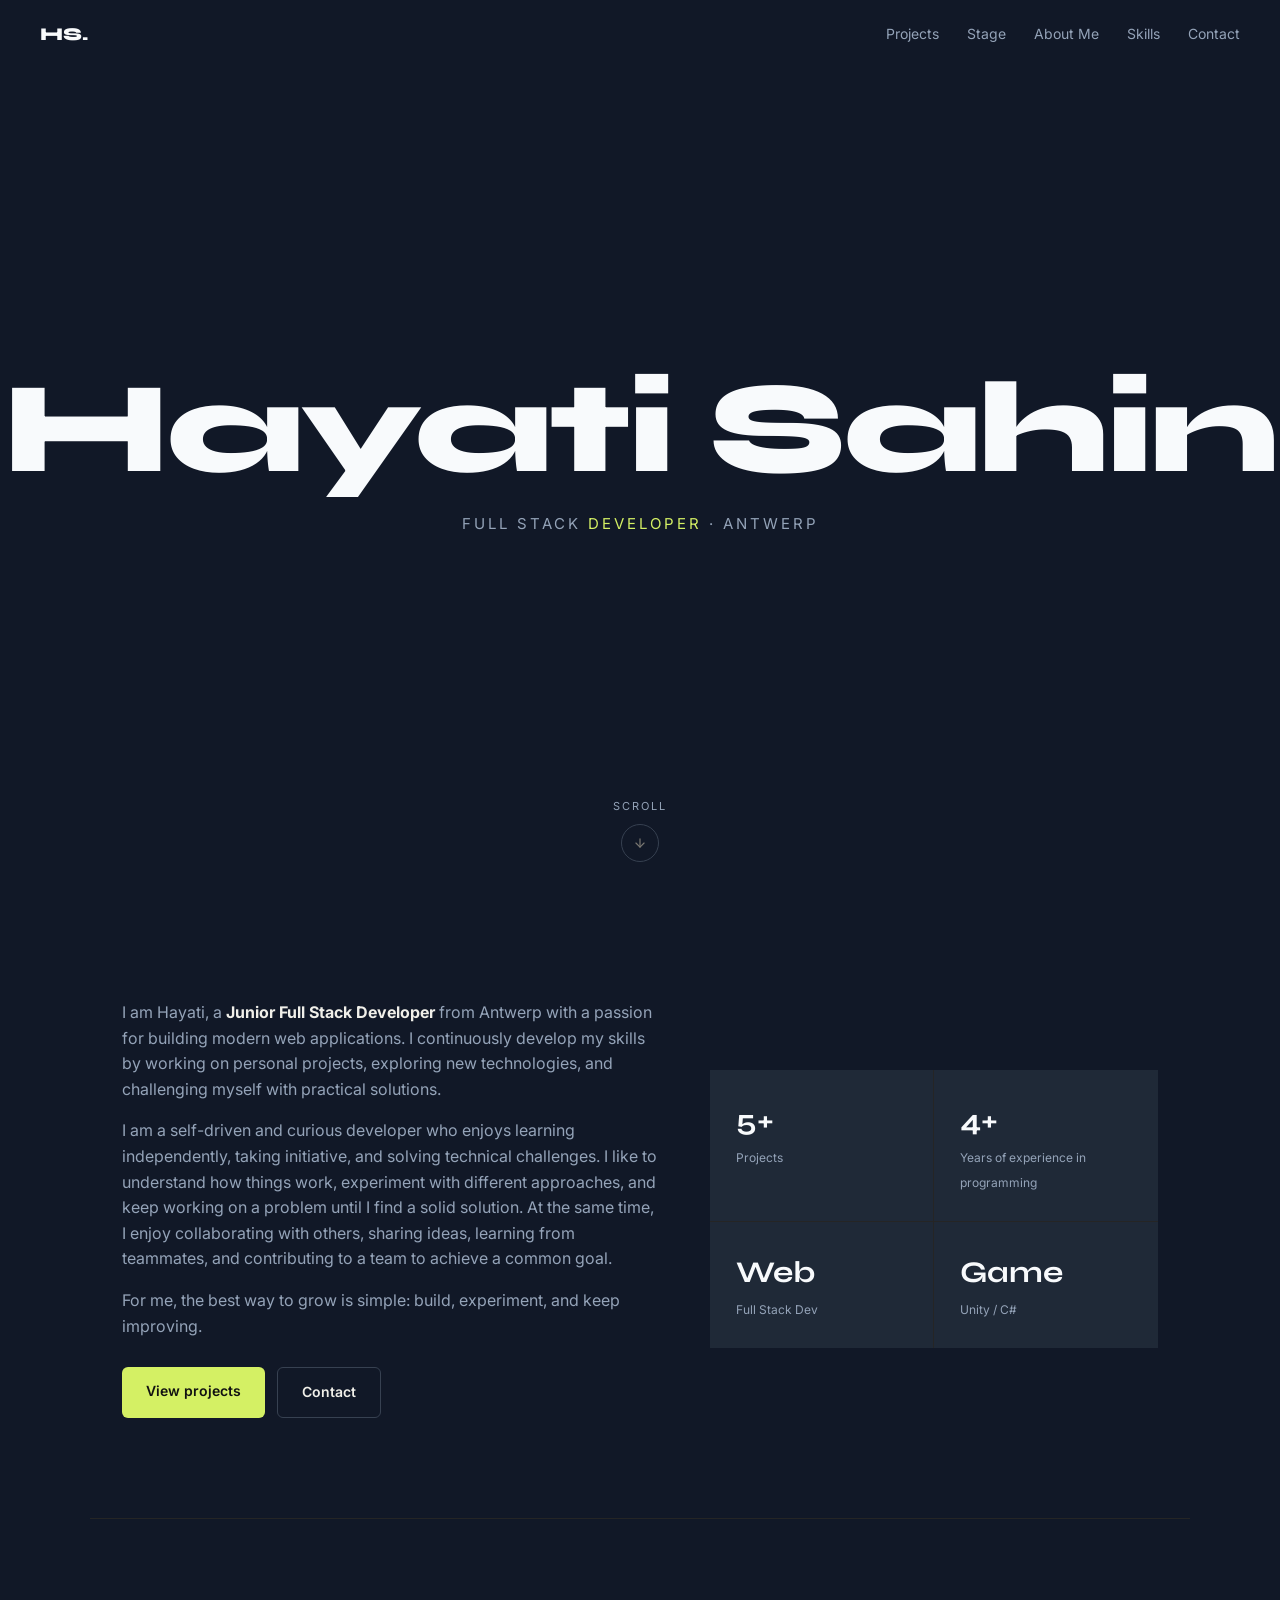
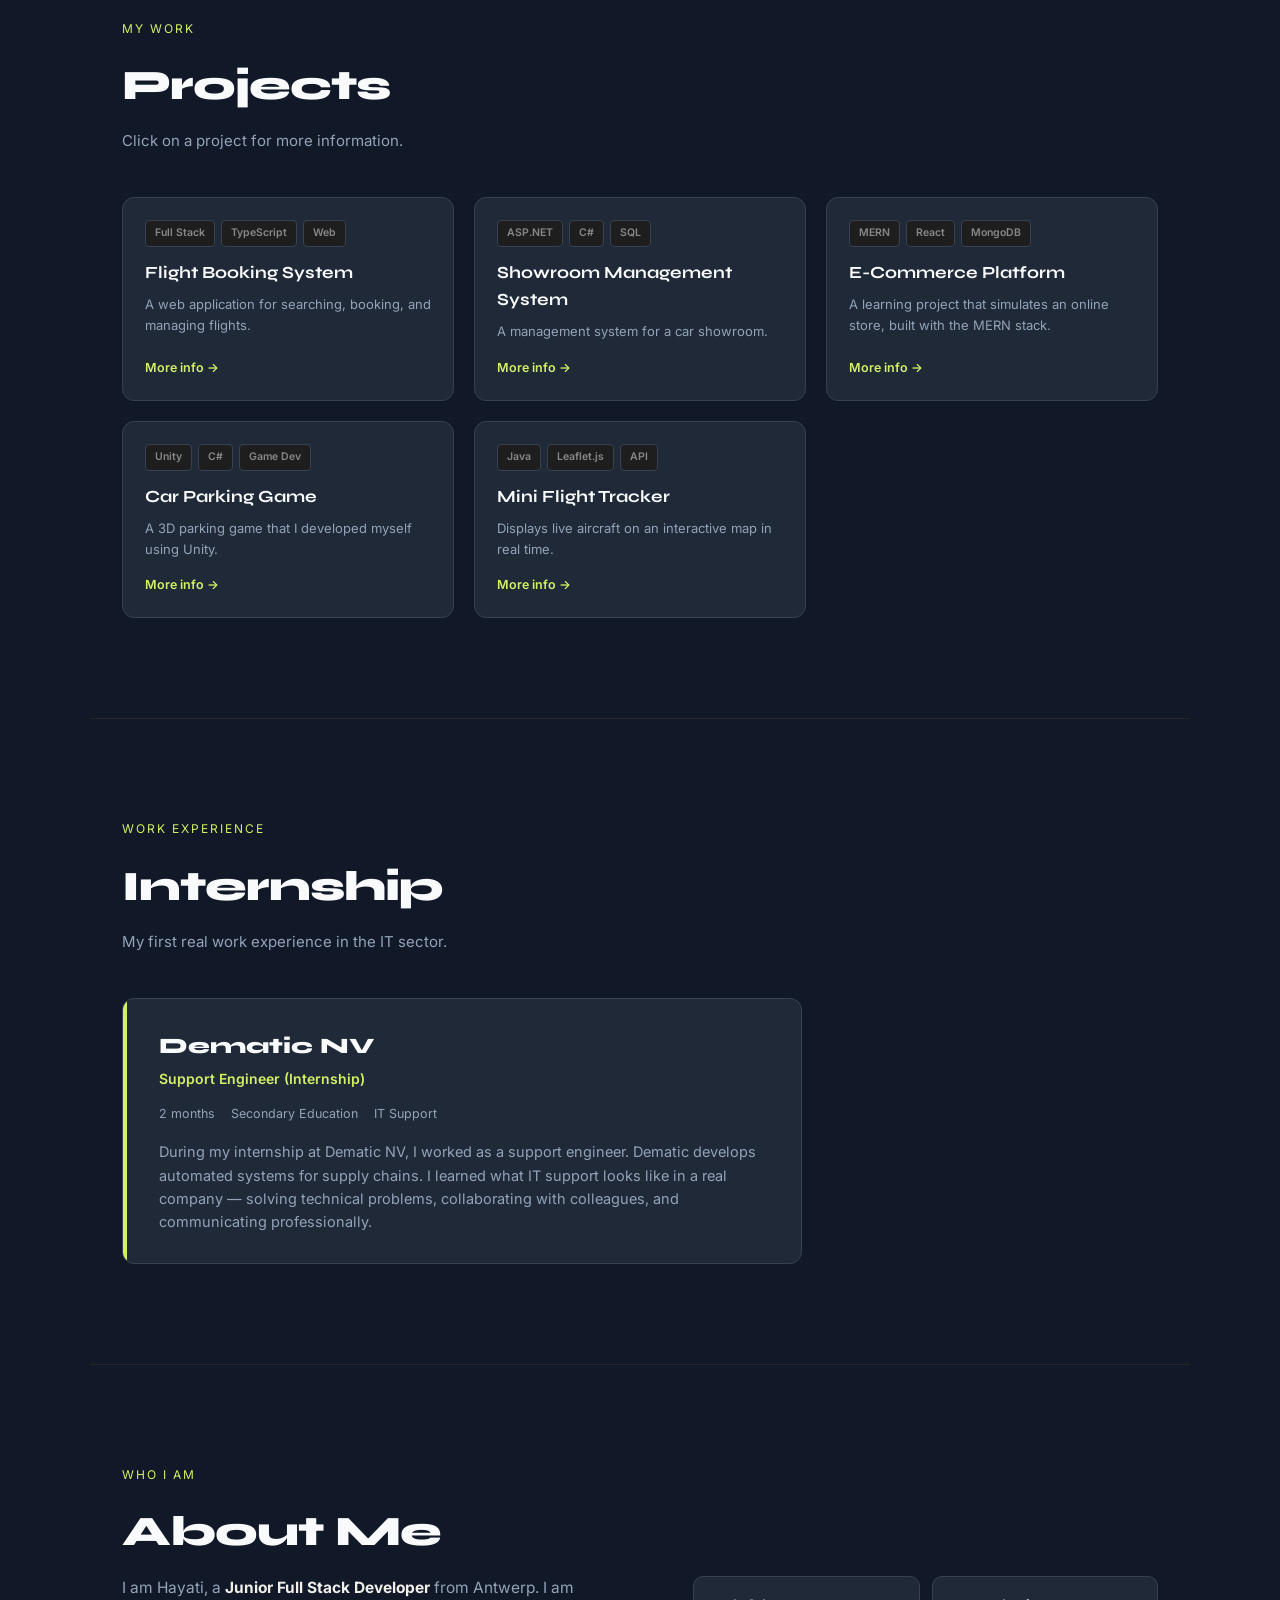
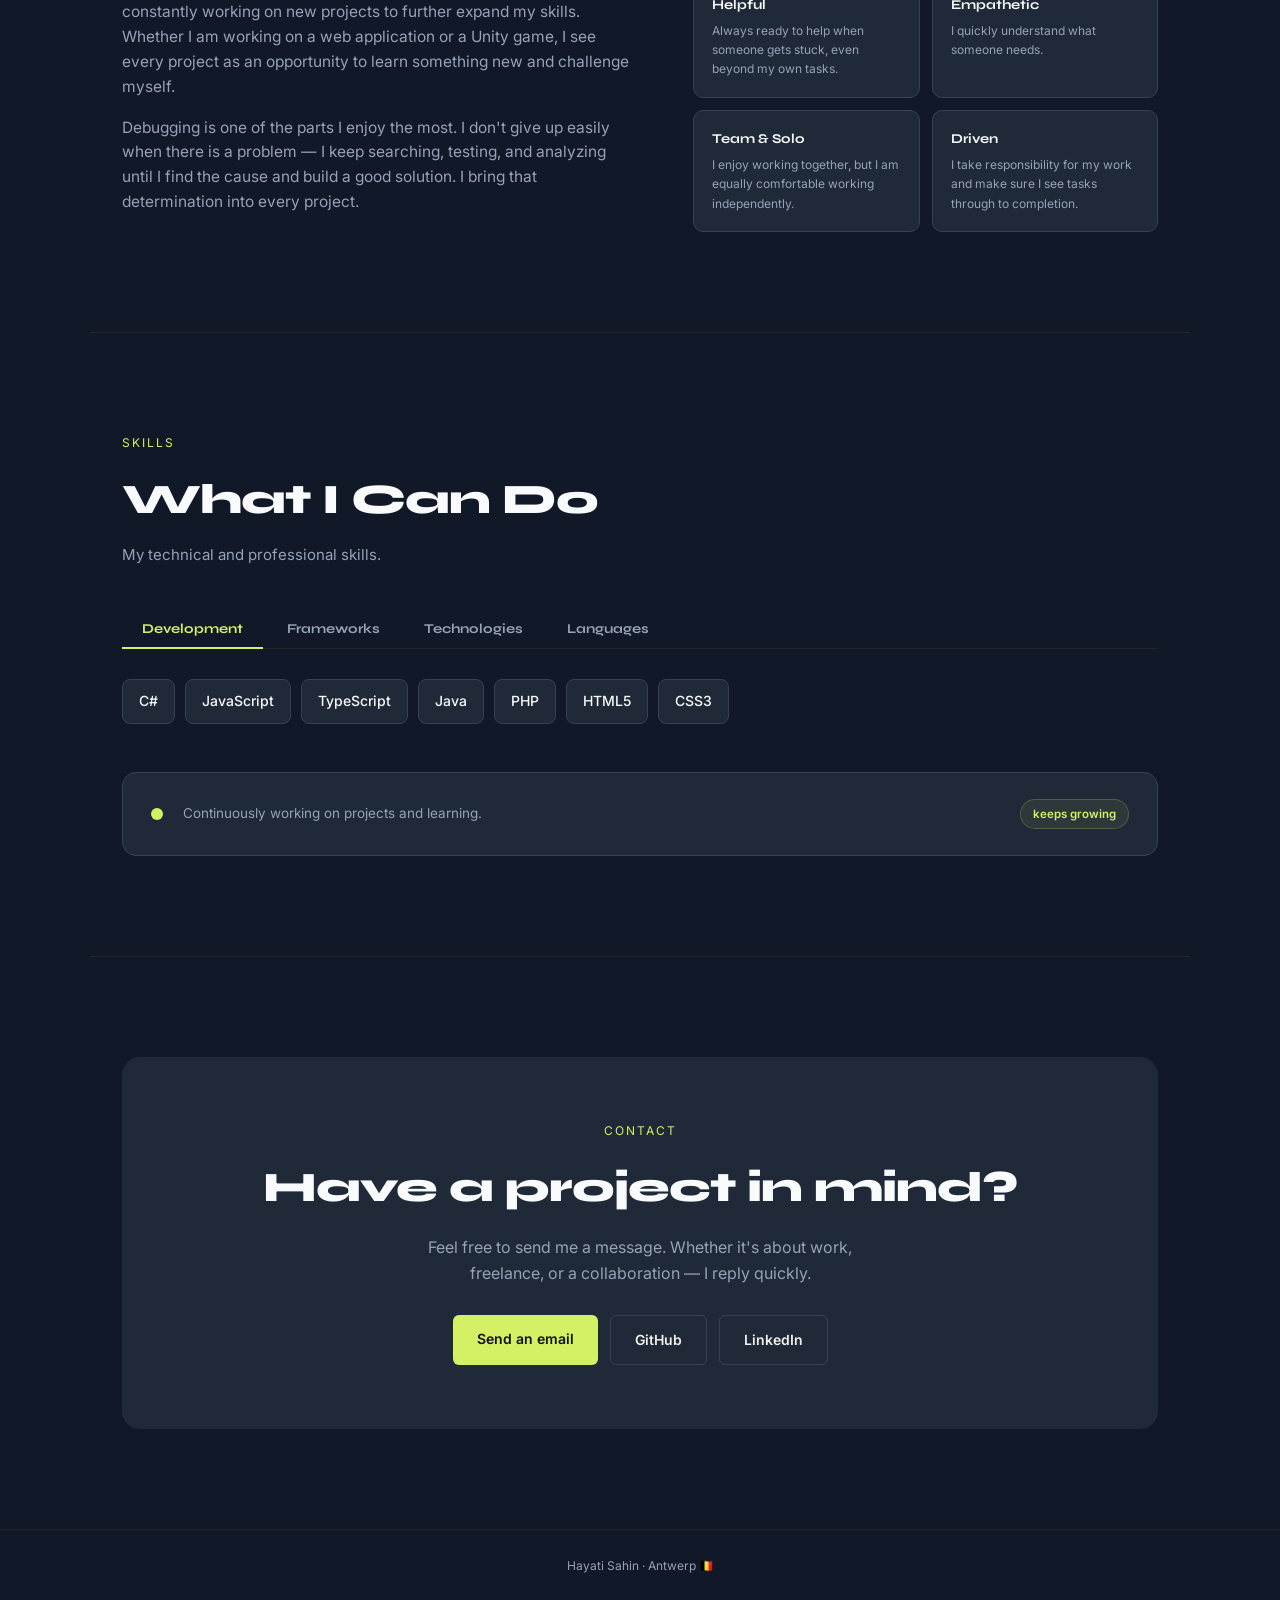
==== index.html @ 95c2e94f "file renamed" ====
<!doctype html>
<html lang="nl">
  <head>
    <meta charset="UTF-8" />
    <meta name="viewport" content="width=device-width, initial-scale=1.0" />
    <title>Hayati Sahin</title>
    <link
      href="https://fonts.googleapis.com/css2?family=Syne:wght@700;800&family=Inter:wght@400;500;600&display=swap"
      rel="stylesheet"
    />
    <link rel="stylesheet" href="style.css" />
    <script src="functions.js"></script>
  </head>
  <body>
    <nav id="nav">
      <div class="logo">HS.</div>
      <ul class="nav-links">
        <li><a href="#projecten">Projects</a></li>
        <li><a href="#stage">Stage</a></li>
        <li><a href="#over-mij">About Me</a></li>
        <li><a href="#skills">Skills</a></li>
        <li><a href="#contact">Contact</a></li>
      </ul>
    </nav>

    <div id="landing">
      <div class="grote-naam">Hayati Sahin</div>
      <div class="naam-sub">Full Stack <span>Developer</span> · Antwerp</div>
      <div
        class="scroll-pijl"
        onclick="
          document
            .getElementById('intro')
            .scrollIntoView({ behavior: 'smooth' })
        "
      >
        <p>Scroll</p>
        <div class="pijl-cirkel">
          <svg
            viewBox="0 0 24 24"
            stroke-linecap="round"
            stroke-linejoin="round"
          >
            <line x1="12" y1="5" x2="12" y2="19" />
            <polyline points="19 12 12 19 5 12" />
          </svg>
        </div>
      </div>
    </div>

    <section id="intro">
      <div class="intro-raster">
        <div class="intro-tekst">
          <p>
            I am Hayati, a
            <strong>Junior Full Stack Developer</strong> from Antwerp with a
            passion for building modern web applications. I continuously develop
            my skills by working on personal projects, exploring new
            technologies, and challenging myself with practical solutions.
          </p>
          <p>
            I am a self-driven and curious developer who enjoys learning
            independently, taking initiative, and solving technical challenges.
            I like to understand how things work, experiment with different
            approaches, and keep working on a problem until I find a solid
            solution. At the same time, I enjoy collaborating with others,
            sharing ideas, learning from teammates, and contributing to a team
            to achieve a common goal.
          </p>
          <p>
            For me, the best way to grow is simple: build, experiment, and keep
            improving.
          </p>

          <div class="knoppen">
            <a href="#projecten" class="btn-groen">View projects</a>
            <a href="#contact" class="btn-lijn">Contact</a>
          </div>
        </div>
        <div class="stat-blokken">
          <div class="stat-blok"><b>5+</b><span>Projects</span></div>
          <div class="stat-blok">
            <b>4+</b><span>Years of experience in programming</span>
          </div>
          <div class="stat-blok"><b>Web</b><span>Full Stack Dev</span></div>
          <div class="stat-blok"><b>Game</b><span>Unity / C#</span></div>
        </div>
      </div>
    </section>

    <section id="projecten">
      <span class="klein-label">My Work</span>
      <h2>Projects</h2>
      <p class="sectie-sub">Click on a project for more information.</p>
      <div class="project-raster">
        <div class="project-kaart" onclick="openModal('modal-1')">
          <div class="kaart-info">
            <div class="tags">
              <span class="tag">Full Stack</span
              ><span class="tag">TypeScript</span><span class="tag">Web</span>
            </div>
            <h3>Flight Booking System</h3>
            <p>
              A web application for searching, booking, and managing flights.
            </p>
            <div class="meer-info">More info →</div>
          </div>
        </div>

        <div class="project-kaart" onclick="openModal('modal-2')">
          <div class="kaart-info">
            <div class="tags">
              <span class="tag">ASP.NET</span><span class="tag">C#</span
              ><span class="tag">SQL</span>
            </div>
            <h3>Showroom Management System</h3>
            <p>A management system for a car showroom.</p>
            <div class="meer-info">More info →</div>
          </div>
        </div>

        <div class="project-kaart" onclick="openModal('modal-3')">
          <div class="kaart-info">
            <div class="tags">
              <span class="tag">MERN</span><span class="tag">React</span
              ><span class="tag">MongoDB</span>
            </div>
            <h3>E-Commerce Platform</h3>
            <p>
              A learning project that simulates an online store, built with the
              MERN stack.
            </p>
            <div class="meer-info">More info →</div>
          </div>
        </div>

        <div class="project-kaart" onclick="openModal('modal-4')">
          <div class="kaart-info">
            <div class="tags">
              <span class="tag">Unity</span><span class="tag">C#</span
              ><span class="tag">Game Dev</span>
            </div>
            <h3>Car Parking Game</h3>
            <p>A 3D parking game that I developed myself using Unity.</p>
            <div class="meer-info">More info →</div>
          </div>
        </div>

        <div class="project-kaart" onclick="openModal('modal-5')">
          <div class="kaart-info">
            <div class="tags">
              <span class="tag">Java</span><span class="tag">Leaflet.js</span
              ><span class="tag">API</span>
            </div>
            <h3>Mini Flight Tracker</h3>
            <p>Displays live aircraft on an interactive map in real time.</p>
            <div class="meer-info">More info →</div>
          </div>
        </div>
      </div>
    </section>

    <div class="modal-bg" id="modal-1">
      <div class="modal-box">
        <div class="modal-balk">
          <span>Flight Booking Systeem</span
          ><button class="sluit" onclick="sluitModal('modal-1')">✕</button>
        </div>
        <div class="modal-tekst">
          <h3>Flight Booking Systeem</h3>
          <div class="project-media">
            <div class="image-container">
              <img src="images/Flightbooking/Hero.png" alt="Hero" />
              <button onclick="openImage('images/Flightbooking/Hero.png')">
                ⛶
              </button>
            </div>
            <div class="image-container">
              <img src="images/Flightbooking/Landing.png" alt="Landing" />
              <button onclick="openImage('images/Flightbooking/Landing.png')">
                ⛶
              </button>
            </div>
            <div class="image-container">
              <img src="images/Flightbooking/Flights.png" alt="Flights" />
              <button onclick="openImage('images/Flightbooking/Flights.png')">
                ⛶
              </button>
            </div>
            <div class="image-container">
              <img src="images/Flightbooking/Booking.png" alt="Flights" />
              <button onclick="openImage('images/Flightbooking/Booking.png')">
                ⛶
              </button>
            </div>
            <div class="image-container">
              <img src="images/Flightbooking/Login.png" alt="Flights" />
              <button onclick="openImage('images/Flightbooking/Login.png')">
                ⛶
              </button>
            </div>
            <div class="image-container">
              <img src="images/Flightbooking/Register.png" alt="Flights" />
              <button onclick="openImage('images/Flightbooking/Register.png')">
                ⛶
              </button>
            </div>
            <div class="image-container">
              <img
                src="images/Flightbooking/Admin_Dashboard.png"
                alt="Flights"
              />
              <button
                onclick="openImage('images/Flightbooking/Admin_Dashboard.png')"
              >
                ⛶
              </button>
            </div>
          </div>
          <p class="omschrijving">
            A full stack web application that allows users to search for and
            book flights. Users can log in, view flights, and make reservations.
            The admin section allows flights and bookings to be managed.
          </p>
          <ul>
            <li>Login with session management</li>
            <li>Search for flights by destination, date, and availability</li>
            <li>Book flights</li>
            <li>Admin panel for managing flights, passengers, and bookings</li>
          </ul>

          <div class="stack-rij">
            <span class="stack-tag">TypeScript</span
            ><span class="stack-tag">Node.js</span
            ><span class="stack-tag">Express</span
            ><span class="stack-tag">EJS</span
            ><span class="stack-tag">MongoDB</span>
          </div>
          <div class="notitie">
            Educational project — not a real booking service.
          </div>
        </div>
      </div>
    </div>

    <div class="modal-bg" id="modal-2">
      <div class="modal-box">
        <div class="modal-balk">
          <span>Showroom Management Systeem</span
          ><button class="sluit" onclick="sluitModal('modal-2')">✕</button>
        </div>
        <div class="modal-tekst">
          <h3>Showroom Management Systeem</h3>
          <div class="project-media">
            <div class="image-container">
              <img src="images/Showroom/Home.png" alt="Showroom screenshot 1" />
              <button onclick="openImage(this.previousElementSibling.src)">
                ⛶
              </button>
            </div>

            <div class="image-container">
              <img
                src="images/Showroom/AddCar.png"
                alt="Showroom screenshot 2"
              />
              <button onclick="openImage(this.previousElementSibling.src)">
                ⛶
              </button>
            </div>

            <div class="image-container">
              <img
                src="images/Showroom/Customers.png"
                alt="Showroom screenshot 3"
              />
              <button onclick="openImage(this.previousElementSibling.src)">
                ⛶
              </button>
            </div>
            <div class="image-container">
              <video controls>
                <source src="images/Showroom/Demo.mp4" type="video/mp4" />
              </video>
              <button onclick="openVideo('images/Showroom/Demo.mp4')">⛶</button>
            </div>
          </div>
          <p class="omschrijving">
            A management system for a car showroom, built with ASP.NET Core
            Razor Pages. The application uses SQL Server for data storage.
          </p>
          <ul>
            <ul>
              <li>Manage vehicles: brand, model, price, stock, and photos</li>
              <li>Manage customers and reservations</li>
              <li>Track vehicle status (available or reserved)</li>
            </ul>
          </ul>

          <div class="stack-rij">
            <span class="stack-tag">ASP.NET Core</span
            ><span class="stack-tag">C#</span
            ><span class="stack-tag">Razor Pages</span
            ><span class="stack-tag">Entity Framework</span
            ><span class="stack-tag">SQL Server</span>
          </div>
        </div>
      </div>
    </div>

    <div class="modal-bg" id="modal-3">
      <div class="modal-box">
        <div class="modal-balk">
          <span>E-Commerce Platform</span
          ><button class="sluit" onclick="sluitModal('modal-3')">✕</button>
        </div>
        <div class="modal-tekst">
          <h3>E-Commerce Platform</h3>
          <div class="image-container">
            <video controls>
              <source
                src="images/Scentbey/Demo_Ecommerce.mp4"
                type="video/mp4"
              />
            </video>
            <button onclick="openVideo('images/Scentbey/Demo_Ecommerce.mp4')">
              ⛶
            </button>
          </div>
          <p class="omschrijving">
            A learning project built with the MERN stack that simulates an
            online store — browsing and filtering products without real
            purchases.
          </p>
          <ul>
            <li>Search and filter products</li>
            <li>Product page with images and information</li>
            <li>Simple login and registration</li>
            <li>Contact form connected to the backend API</li>
            <li>Chatbot functionality</li>
          </ul>

          <div class="stack-rij">
            <span class="stack-tag">React</span
            ><span class="stack-tag">Node.js</span
            ><span class="stack-tag">Express</span
            ><span class="stack-tag">MongoDB</span
            ><span class="stack-tag">REST API</span>
          </div>
        </div>
      </div>
    </div>

    <div class="modal-bg" id="modal-4">
      <div class="modal-box">
        <div class="modal-balk">
          <span>Car Parking Game</span
          ><button class="sluit" onclick="sluitModal('modal-4')">✕</button>
        </div>
        <div class="modal-tekst">
          <h3>Car Parking Game</h3>
          <div class="project-media">
            <div class="image-container">
              <img src="images/CarParking/MainMenu.png" alt="" />
              <button onclick="openImage(this.previousElementSibling.src)">
                ⛶
              </button>
            </div>

            <div class="image-container">
              <img src="images/CarParking/Level_Demo.png" alt="" />
              <button onclick="openImage(this.previousElementSibling.src)">
                ⛶
              </button>
            </div>

            <div class="image-container">
              <img src="images/CarParking/LevelComplete.png" alt="" />
              <button onclick="openImage(this.previousElementSibling.src)">
                ⛶
              </button>
            </div>

            <div class="image-container">
              <img src="images/CarParking/Crash.png" alt="" />
              <button onclick="openImage(this.previousElementSibling.src)">
                ⛶
              </button>
            </div>
            <div class="image-container">
              <img src="images/CarParking/Level4.png" alt="" />
              <button onclick="openImage(this.previousElementSibling.src)">
                ⛶
              </button>
            </div>
            <div class="image-container">
              <img src="images/CarParking/Checkpoint_Demo.png" alt="" />
              <button onclick="openImage(this.previousElementSibling.src)">
                ⛶
              </button>
            </div>
            <div class="image-container">
              <img src="images/CarParking/Tunnel.png" alt="" />
              <button onclick="openImage(this.previousElementSibling.src)">
                ⛶
              </button>
            </div>
            <div class="image-container">
              <img src="images/CarParking/Different_Angle.png" alt="" />
              <button onclick="openImage(this.previousElementSibling.src)">
                ⛶
              </button>
            </div>
            <div class="image-container">
              <img src="images/CarParking/Map_Real.png" alt="" />
              <button onclick="openImage(this.previousElementSibling.src)">
                ⛶
              </button>
            </div>
          </div>
          <p class="omschrijving">
            A 3D parking game developed in Unity where the player controls a
            vehicle, reaches designated parking zones, and completes different
            levels. The game features custom gameplay systems such as vehicle
            controls, checkpoints, a timer, and UI feedback.
          </p>
          <ul>
            <li>CarController: acceleration, braking, steering, and grip</li>
            <li>ParkingDetector with trigger colliders</li>
            <li>CameraFollow with smooth damping</li>
            <li>LevelManager for loading and unlocking levels</li>
            <li>Timer</li>
            <li>UI for main menu, HUD, crash feedback, and level completion</li>
            <li>Audio feedback for gameplay events</li>
          </ul>

          <div class="stack-rij">
            <span class="stack-tag">Unity Engine</span
            ><span class="stack-tag">C#</span
            ><span class="stack-tag">Rigidbody Physics</span
            ><span class="stack-tag">PlayerPrefs</span>
          </div>
        </div>
      </div>
    </div>

    <div class="modal-bg" id="modal-5">
      <div class="modal-box">
        <div class="modal-balk">
          <span>Mini Flight Tracker</span
          ><button class="sluit" onclick="sluitModal('modal-5')">✕</button>
        </div>
        <div class="modal-tekst">
          <h3>Mini Flight Tracker</h3>
          <div class="project-media">
            <div class="image-container">
              <img
                src="images/FlightTracker/Home.png"
                alt="Flight Tracker screenshot 1"
              />
              <button onclick="openImage(this.previousElementSibling.src)">
                ⛶
              </button>
            </div>

            <div class="image-container">
              <img
                src="images/FlightTracker/Map.png"
                alt="Flight Tracker screenshot 2"
              />
              <button onclick="openImage(this.previousElementSibling.src)">
                ⛶
              </button>
            </div>

            <div class="image-container">
              <img
                src="images/FlightTracker/Demo.png"
                alt="Flight Tracker screenshot 3"
              />
              <button onclick="openImage(this.previousElementSibling.src)">
                ⛶
              </button>
            </div>

            <div class="image-container">
              <img
                src="images/FlightTracker/About.png"
                alt="Flight Tracker screenshot 4"
              />
              <button onclick="openImage(this.previousElementSibling.src)">
                ⛶
              </button>
            </div>
          </div>
          <p class="omschrijving">
            A flight tracker that shows live aircraft on an interactive map.
            Built with Leaflet and an external flight API.
          </p>
          <ul>
            <li>Live map showing aircraft around the world</li>
            <li>Real-time speed, altitude, and position</li>
            <li>Sidebar with detailed flight information</li>
            <li>Statistics such as highest altitude and fastest speed</li>
          </ul>

          <div class="stack-rij">
            <span class="stack-tag">Java</span
            ><span class="stack-tag">Spring Boot</span
            ><span class="stack-tag">JavaScript</span
            ><span class="stack-tag">Leaflet.js</span
            ><span class="stack-tag">OpenSky API</span>
            <span class="stack-tag">REST API</span>
            <span class="stack-tag">Bearer Token Authentication</span>
          </div>
          <div class="notitie">
            Processes live aviation data on an interactive map.
          </div>
        </div>
      </div>
    </div>

    <section id="stage">
      <span class="klein-label">Work Experience</span>
      <h2>Internship</h2>
      <p class="sectie-sub">My first real work experience in the IT sector.</p>
      <div class="stage-kaart">
        <div class="stage-streep"></div>
        <div class="stage-info">
          <div class="stage-bedrijf">Dematic NV</div>
          <div class="stage-functie">Support Engineer (Internship)</div>
          <div class="stage-meta">
            <span>2 months</span>
            <span>Secondary Education</span>
            <span>IT Support</span>
          </div>
          <p>
            During my internship at Dematic NV, I worked as a support engineer.
            Dematic develops automated systems for supply chains. I learned what
            IT support looks like in a real company — solving technical
            problems, collaborating with colleagues, and communicating
            professionally.
          </p>
        </div>
      </div>
    </section>

    <section id="over-mij">
      <span class="klein-label">Who I Am</span>
      <h2>About Me</h2>
      <div class="over-raster">
        <div class="over-tekst">
          <p>
            I am Hayati, a
            <strong> Junior Full Stack Developer </strong>from Antwerp. I am
            constantly working on new projects to further expand my skills.
            Whether I am working on a web application or a Unity game, I see
            every project as an opportunity to learn something new and challenge
            myself.
          </p>
          <p>
            Debugging is one of the parts I enjoy the most. I don't give up
            easily when there is a problem — I keep searching, testing, and
            analyzing until I find the cause and build a good solution. I bring
            that determination into every project.
          </p>
        </div>
        <div class="eigenschap-raster">
          <div class="eigenschap">
            <h4>Helpful</h4>
            <p>
              Always ready to help when someone gets stuck, even beyond my own
              tasks.
            </p>
          </div>
          <div class="eigenschap">
            <h4>Empathetic</h4>
            <p>I quickly understand what someone needs.</p>
          </div>
          <div class="eigenschap">
            <h4>Team & Solo</h4>
            <p>
              I enjoy working together, but I am equally comfortable working
              independently.
            </p>
          </div>
          <div class="eigenschap">
            <h4>Driven</h4>
            <p>
              I take responsibility for my work and make sure I see tasks
              through to completion.
            </p>
          </div>
        </div>
      </div>
    </section>

    <section id="skills">
      <span class="klein-label">Skills</span>
      <h2>What I Can Do</h2>
      <p class="sectie-sub">My technical and professional skills.</p>
      <div class="tab-rij">
        <button class="tab-knop actief" onclick="toonTab('development', this)">
          Development
        </button>
        <button class="tab-knop" onclick="toonTab('frameworks', this)">
          Frameworks
        </button>
        <button class="tab-knop" onclick="toonTab('technologies', this)">
          Technologies
        </button>
        <button class="tab-knop" onclick="toonTab('languages', this)">
          Languages
        </button>
      </div>

      <div id="tab-development" class="tab-inhoud actief">
        <div class="pill-rij">
          <div class="pill">C#</div>
          <div class="pill">JavaScript</div>
          <div class="pill">TypeScript</div>
          <div class="pill">Java</div>
          <div class="pill">PHP</div>
          <div class="pill">HTML5</div>
          <div class="pill">CSS3</div>
        </div>
      </div>

      <div id="tab-frameworks" class="tab-inhoud">
        <div class="pill-rij">
          <div class="pill">React</div>
          <div class="pill">Node.js / Express</div>
          <div class="pill">Spring Boot</div>
          <div class="pill">.NET</div>
          <div class="pill">Entity Framework Core</div>
          <div class="pill">Razor Pages</div>
          <div class="pill">EJS Templates</div>
          <div class="pill">Unity Engine</div>
        </div>
      </div>

      <div id="tab-technologies" class="tab-inhoud">
        <div class="pill-rij">
          <div class="pill">REST APIs</div>
          <div class="pill">MongoDB</div>
          <div class="pill">SQL</div>
          <div class="pill">Docker</div>
          <div class="pill">Git / GitHub</div>
        </div>
      </div>

      <div id="tab-languages" class="tab-inhoud">
        <div class="talen-lijst">
          <div class="taal-kaart">
            <div class="taal-vlag">ᴛʀ</div>
            <div>
              <div class="taal-naam">Turkish</div>
              <div class="taal-niveau">Mother Tongue</div>
            </div>
            <div class="taal-badge badge-groen">Mother Tongue</div>
          </div>

          <div class="taal-kaart">
            <div class="taal-vlag">ʙᴇ</div>
            <div>
              <div class="taal-naam">Dutch</div>
              <div class="taal-niveau">Very Good</div>
            </div>
            <div class="taal-badge badge-blauw">Very Good</div>
          </div>

          <div class="taal-kaart">
            <div class="taal-vlag">ɢʙ</div>
            <div>
              <div class="taal-naam">English</div>
              <div class="taal-niveau">Good</div>
            </div>
            <div class="taal-badge badge-blauw">Good</div>
          </div>

          <div class="taal-kaart">
            <div class="taal-vlag">ꜰʀ</div>
            <div>
              <div class="taal-naam">French</div>
              <div class="taal-niveau">Conversational</div>
            </div>
            <div class="taal-badge badge-grijs">Conversational</div>
          </div>
        </div>
      </div>

      <div class="leer-banner">
        <div class="leer-bol"></div>
        <div>
          <div class="leer-tekst">
            Continuously working on projects and learning.
          </div>
        </div>
        <div class="leer-tags"><span>keeps growing</span></div>
      </div>
    </section>

    <section id="contact">
      <div class="contact-vak">
        <span class="klein-label" style="display: block; text-align: center"
          >Contact</span
        >
        <h2>Have a project in mind?</h2>
        <p>
          Feel free to send me a message. Whether it's about work, freelance, or
          a collaboration — I reply quickly.
        </p>
        <div class="contact-knoppen">
          <a href="mailto:hayatiiibjk@gmail.com" class="btn-groen"
            >Send an email</a
          >
          <a href="https://github.com/Hayatiii40" class="btn-lijn">GitHub</a>
          <a
            href="https://linkedin.com/in/hayati-sahin-b53730238"
            class="btn-lijn"
            >LinkedIn</a
          >
        </div>
      </div>
    </section>
    <div id="image-modal" class="image-modal" onclick="closeImage()">
      <img id="fullscreen-image" />
    </div>
    <div id="video-modal" class="image-modal">
      <button class="close-media" onclick="closeVideo()">✕</button>
      <video id="fullscreen-video" controls></video>
    </div>
    <footer>Hayati Sahin · Antwerp 🇧🇪</footer>
  </body>
</html>
---- style.css ----
* {
  margin: 0;
  padding: 0;
  box-sizing: border-box;
}
html {
  scroll-behavior: smooth;
}
body {
  background: #111827;
  color: #f8fafc;
  font-family: "Inter", sans-serif;
  line-height: 1.6;
}
a {
  text-decoration: none;
}
::selection {
  background: #d4f064;
  color: #111;
}

nav {
  position: fixed;
  top: 0;
  left: 0;
  right: 0;
  z-index: 99;
  display: flex;
  align-items: center;
  justify-content: space-between;
  padding: 0 40px;
  height: 68px;
}
nav.scrolled {
  background: rgba(14, 14, 14, 0.93);
  backdrop-filter: blur(10px);
  border-bottom: 1px solid #252525;
}
.logo {
  font-family: "Syne", sans-serif;
  font-weight: 800;
  font-size: 18px;
}
.nav-links {
  display: flex;
  gap: 28px;
  list-style: none;
}
.nav-links a {
  color: #94a3b8;
  font-size: 14px;
}
.nav-links a:hover {
  color: #f0efe9;
}
@media (max-width: 700px) {
  .nav-links {
    display: none;
  }
  nav {
    padding: 0 20px;
  }
}

#landing {
  height: 100vh;
  display: flex;
  flex-direction: column;
  align-items: center;
  justify-content: center;
  text-align: center;
  position: relative;
}
.grote-naam {
  font-family: "Syne", sans-serif;
  font-weight: 800;
  font-size: clamp(52px, 11vw, 130px);
  letter-spacing: -3px;
  line-height: 1;
  animation: opkomen 0.9s ease 0.2s both;
}
.naam-sub {
  margin-top: 18px;
  font-size: 15px;
  color: #94a3b8;
  letter-spacing: 3px;
  text-transform: uppercase;
  animation: opkomen 0.8s ease 0.6s both;
}
.naam-sub span {
  color: #d4f064;
}
.scroll-pijl {
  position: absolute;
  bottom: 38px;
  display: flex;
  flex-direction: column;
  align-items: center;
  gap: 8px;
  cursor: pointer;
  animation: opkomen 0.6s ease 1.1s both;
}
.scroll-pijl p {
  font-size: 11px;
  letter-spacing: 2px;
  text-transform: uppercase;
  color: #94a3b8;
}
.pijl-cirkel {
  width: 38px;
  height: 38px;
  border: 1px solid #374151;
  border-radius: 50%;
  display: flex;
  align-items: center;
  justify-content: center;
  animation: wiebel 2s ease-in-out 1.8s infinite;
}
.pijl-cirkel svg {
  width: 14px;
  height: 14px;
  stroke: #7a7872;
  fill: none;
  stroke-width: 2;
}
@keyframes opkomen {
  from {
    opacity: 0;
    transform: translateY(28px);
  }
  to {
    opacity: 1;
    transform: translateY(0);
  }
}
@keyframes wiebel {
  0%,
  100% {
    transform: translateY(0);
  }
  50% {
    transform: translateY(5px);
  }
}

section {
  max-width: 1100px;
  margin: 0 auto;
  padding: 100px 32px;
  border-top: 1px solid #252525;
}
#intro {
  border-top: none;
}
#contact {
  border-bottom: none;
}
@media (max-width: 700px) {
  section {
    padding: 70px 20px;
  }
}
.klein-label {
  font-size: 12px;
  letter-spacing: 2px;
  text-transform: uppercase;
  color: #d4f064;
  margin-bottom: 14px;
  display: block;
}
h2 {
  font-family: "Syne", sans-serif;
  font-size: clamp(28px, 4vw, 42px);
  font-weight: 800;
  letter-spacing: -1px;
  margin-bottom: 10px;
}
.sectie-sub {
  color: #94a3b8;
  font-size: 15px;
  max-width: 480px;
  margin-bottom: 44px;
}

.intro-raster {
  display: grid;
  grid-template-columns: 1.2fr 1fr;
  gap: 50px;
  align-items: center;
}
@media (max-width: 760px) {
  .intro-raster {
    grid-template-columns: 1fr;
  }
}
.intro-tekst p {
  color: #94a3b8;
  font-size: 16px;
  margin-bottom: 16px;
}
.intro-tekst strong {
  color: #f0efe9;
}
.knoppen {
  display: flex;
  gap: 12px;
  margin-top: 28px;
  flex-wrap: wrap;
}
.btn-groen {
  background: #d4f064;
  color: #111;
  font-weight: 600;
  font-size: 14px;
  padding: 13px 24px;
  border-radius: 6px;
}
.btn-lijn {
  background: transparent;
  color: #f0efe9;
  font-weight: 600;
  font-size: 14px;
  padding: 13px 24px;
  border-radius: 6px;
  border: 1px solid #374151;
}
.btn-lijn:hover {
  border-color: #555;
}
.stat-blokken {
  display: grid;
  grid-template-columns: 1fr 1fr;
  gap: 1px;
  background: #252525;
}
.stat-blok {
  background: #1f2937;
  padding: 26px;
}
.stat-blok b {
  font-family: "Syne", sans-serif;
  font-size: 30px;
  display: block;
}
.stat-blok span {
  font-size: 12px;
  color: #94a3b8;
}

.project-raster {
  display: grid;
  grid-template-columns: repeat(auto-fit, minmax(300px, 1fr));
  gap: 20px;
}
.project-kaart {
  background: #1f2937;
  border: 1px solid #374151;
  border-radius: 12px;
  overflow: hidden;
  cursor: pointer;
  display: flex;
  flex-direction: column;
}
.project-kaart:hover {
  border-color: #3a3a3a;
}
.kaart-info {
  padding: 22px;
  flex: 1;
  display: flex;
  flex-direction: column;
}
.tags {
  display: flex;
  gap: 6px;
  flex-wrap: wrap;
  margin-bottom: 12px;
}
.tag {
  font-size: 10.5px;
  font-weight: 600;
  padding: 4px 9px;
  border-radius: 4px;
  background: #1e1e1e;
  color: #888;
  border: 1px solid #374151;
}
.project-kaart h3 {
  font-family: "Syne", sans-serif;
  font-size: 17px;
  margin-bottom: 8px;
}
.project-kaart p {
  font-size: 13px;
  color: #94a3b8;
  flex: 1;
}
.meer-info {
  margin-top: 16px;
  font-size: 12.5px;
  font-weight: 600;
  color: #d4f064;
}

.modal-bg {
  display: none;
  position: fixed;
  inset: 0;
  background: rgba(5, 5, 5, 0.82);
  backdrop-filter: blur(5px);
  align-items: center;
  justify-content: center;
  z-index: 200;
  padding: 24px;
}
.modal-bg.open {
  display: flex;
}
.modal-box {
  background: #1f2937;
  border: 1px solid #374151;
  border-radius: 16px;
  max-width: 620px;
  width: 100%;
  max-height: 88vh;
  overflow-y: auto;
}
.modal-balk {
  display: flex;
  align-items: center;
  justify-content: space-between;
  padding: 16px 22px;
  border-bottom: 1px solid #252525;
  position: sticky;
  top: 0;
  background: #1f2937;
}
.modal-balk span {
  font-family: "Syne", sans-serif;
  font-size: 13px;
  color: #94a3b8;
}
.sluit {
  background: #111;
  border: 1px solid #374151;
  color: #888;
  width: 28px;
  height: 28px;
  border-radius: 6px;
  cursor: pointer;
  font-size: 14px;
}
.sluit:hover {
  color: #f0efe9;
}
.modal-tekst {
  padding: 26px;
}
.project-media {
  display: flex;
  gap: 15px;
  overflow-x: auto;
  margin: 20px 0;
}

.image-container {
  position: relative;
  flex-shrink: 0;
}

.image-container img,
video {
  height: 200px;
  width: auto;
  border-radius: 10px;
}

.image-container button {
  position: absolute;
  bottom: 8px;
  right: 8px;
  background: rgba(0, 0, 0, 0.7);
  color: white;
  border: none;
  border-radius: 50%;
  width: 35px;
  height: 35px;
  cursor: pointer;
}
.image-modal {
  display: none;
  position: fixed;
  inset: 0;
  background: rgba(0, 0, 0, 0.9);
  z-index: 9999;
  justify-content: center;
  align-items: center;
}

.image-modal img {
  max-width: 90%;
  max-height: 90%;
  border-radius: 10px;
}
.modal-tekst h3 {
  font-family: "Syne", sans-serif;
  font-size: 22px;
  margin-bottom: 10px;
}
.modal-tekst .omschrijving {
  color: #94a3b8;
  font-size: 14.5px;
  margin-bottom: 20px;
}
.modal-tekst ul {
  list-style: none;
  margin-bottom: 20px;
}
.modal-tekst ul li {
  font-size: 14px;
  padding-left: 18px;
  position: relative;
  margin-bottom: 9px;
}
.modal-tekst ul li::before {
  content: "";
  position: absolute;
  left: 0;
  top: 8px;
  width: 5px;
  height: 5px;
  border-radius: 50%;
  background: #d4f064;
}
.stack-rij {
  display: flex;
  flex-wrap: wrap;
  gap: 6px;
  margin-bottom: 16px;
}
.stack-tag {
  font-size: 11px;
  font-weight: 600;
  padding: 4px 10px;
  border-radius: 4px;
  background: #111;
  color: #888;
  border: 1px solid #374151;
}
.notitie {
  font-size: 12.5px;
  color: #94a3b8;
  background: #111;
  border-left: 3px solid #d4f064;
  padding: 12px 14px;
  border-radius: 8px;
}

.stage-kaart {
  display: flex;
  background: #1f2937;
  border: 1px solid #374151;
  border-radius: 12px;
  overflow: hidden;
  max-width: 680px;
}
.stage-streep {
  background: #d4f064;
  width: 4px;
  flex-shrink: 0;
}
.stage-info {
  padding: 30px 32px;
}
.stage-bedrijf {
  font-family: "Syne", sans-serif;
  font-size: 22px;
  font-weight: 800;
  margin-bottom: 4px;
}
.stage-functie {
  color: #d4f064;
  font-size: 14px;
  font-weight: 600;
  margin-bottom: 14px;
}
.stage-meta {
  display: flex;
  gap: 16px;
  margin-bottom: 16px;
  flex-wrap: wrap;
}
.stage-meta span {
  font-size: 12.5px;
  color: #94a3b8;
}
.stage-info p {
  color: #94a3b8;
  font-size: 14.5px;
}

.over-raster {
  display: grid;
  grid-template-columns: 1.1fr 1fr;
  gap: 60px;
}
@media (max-width: 760px) {
  .over-raster {
    grid-template-columns: 1fr;
  }
}
.over-tekst p {
  color: #94a3b8;
  font-size: 15.5px;
  margin-bottom: 16px;
}
.over-tekst strong {
  color: #f0efe9;
}
.eigenschap-raster {
  display: grid;
  grid-template-columns: 1fr 1fr;
  gap: 12px;
}
.eigenschap {
  background: #1f2937;
  border: 1px solid #374151;
  border-radius: 10px;
  padding: 18px;
}
.eigenschap h4 {
  font-family: "Syne", sans-serif;
  font-size: 13.5px;
  margin-bottom: 5px;
}
.eigenschap p {
  font-size: 12px;
  color: #94a3b8;
}

.tab-rij {
  display: flex;
  gap: 4px;
  border-bottom: 1px solid #252525;
  margin-bottom: 30px;
  flex-wrap: wrap;
}
.tab-knop {
  font-family: "Syne", sans-serif;
  font-size: 13.5px;
  font-weight: 700;
  background: transparent;
  border: none;
  border-bottom: 2px solid transparent;
  color: #94a3b8;
  cursor: pointer;
  padding: 10px 20px;
  margin-bottom: -1px;
}
.tab-knop.actief {
  color: #d4f064;
  border-bottom-color: #d4f064;
}
.tab-inhoud {
  display: none;
}
.tab-inhoud.actief {
  display: block;
}
.pill-rij {
  display: flex;
  flex-wrap: wrap;
  gap: 10px;
  margin-bottom: 28px;
}
.pill {
  display: flex;
  align-items: center;
  gap: 8px;
  background: #1f2937;
  border: 1px solid #374151;
  padding: 10px 16px;
  border-radius: 8px;
  font-size: 14px;
  font-weight: 500;
}
.pill:hover {
  border-color: #3a3a3a;
}
.kleine-titel {
  font-size: 12px;
  font-weight: 700;
  letter-spacing: 1.5px;
  text-transform: uppercase;
  color: #94a3b8;
  margin-bottom: 14px;
  display: block;
}
.talen-lijst {
  display: flex;
  flex-direction: column;
  gap: 14px;
  max-width: 520px;
}
.taal-kaart {
  background: #1f2937;
  border: 1px solid #374151;
  border-radius: 12px;
  padding: 20px 22px;
  display: flex;
  align-items: center;
  gap: 16px;
}

.taal-naam {
  font-family: "Syne", sans-serif;
  font-size: 15px;
  font-weight: 700;
}
.taal-niveau {
  font-size: 12px;
  color: #94a3b8;
}
.taal-badge {
  margin-left: auto;
  font-size: 11.5px;
  font-weight: 700;
  padding: 5px 13px;
  border-radius: 20px;
}
.badge-groen {
  background: rgba(212, 240, 100, 0.12);
  color: #d4f064;
  border: 1px solid rgba(212, 240, 100, 0.25);
}
.badge-blauw {
  background: rgba(100, 180, 255, 0.1);
  color: #6ab4ff;
  border: 1px solid rgba(100, 180, 255, 0.2);
}
.badge-grijs {
  background: rgba(180, 180, 180, 0.08);
  color: #aaa;
  border: 1px solid rgba(180, 180, 180, 0.15);
}
.leer-banner {
  margin-top: 48px;
  background: #1f2937;
  border: 1px solid #374151;
  border-radius: 14px;
  padding: 26px 28px;
  display: flex;
  align-items: center;
  gap: 20px;
  flex-wrap: wrap;
}
.leer-bol {
  width: 12px;
  height: 12px;
  border-radius: 50%;
  background: #d4f064;
  flex-shrink: 0;
  animation: puls 2s infinite;
}
@keyframes puls {
  0% {
    box-shadow: 0 0 0 0 rgba(212, 240, 100, 0.5);
  }
  70% {
    box-shadow: 0 0 0 10px rgba(212, 240, 100, 0);
  }
  100% {
    box-shadow: 0 0 0 0 rgba(212, 240, 100, 0);
  }
}
.leer-titel {
  font-family: "Syne", sans-serif;
  font-size: 15px;
  font-weight: 700;
  margin-bottom: 3px;
}
.leer-tekst {
  font-size: 13.5px;
  color: #94a3b8;
}
.leer-tags {
  display: flex;
  gap: 8px;
  flex-wrap: wrap;
  margin-left: auto;
}
.leer-tags span {
  font-size: 11.5px;
  font-weight: 600;
  color: #d4f064;
  background: rgba(212, 240, 100, 0.08);
  border: 1px solid rgba(212, 240, 100, 0.2);
  padding: 5px 12px;
  border-radius: 20px;
}

/* CONTACT */
.contact-vak {
  background: #1f2937;
  border-radius: 18px;
  padding: 64px 44px;
  text-align: center;
}
.contact-vak h2 {
  margin-bottom: 14px;
}
.contact-vak p {
  color: #94a3b8;
  max-width: 460px;
  margin: 0 auto 28px;
}
.contact-knoppen {
  display: flex;
  justify-content: center;
  gap: 12px;
  flex-wrap: wrap;
}
@media (max-width: 700px) {
  .contact-vak {
    padding: 44px 24px;
  }
}

footer {
  border-top: 1px solid #252525;
  padding: 26px 32px;
  text-align: center;
  font-size: 12px;
  color: #94a3b8;
}
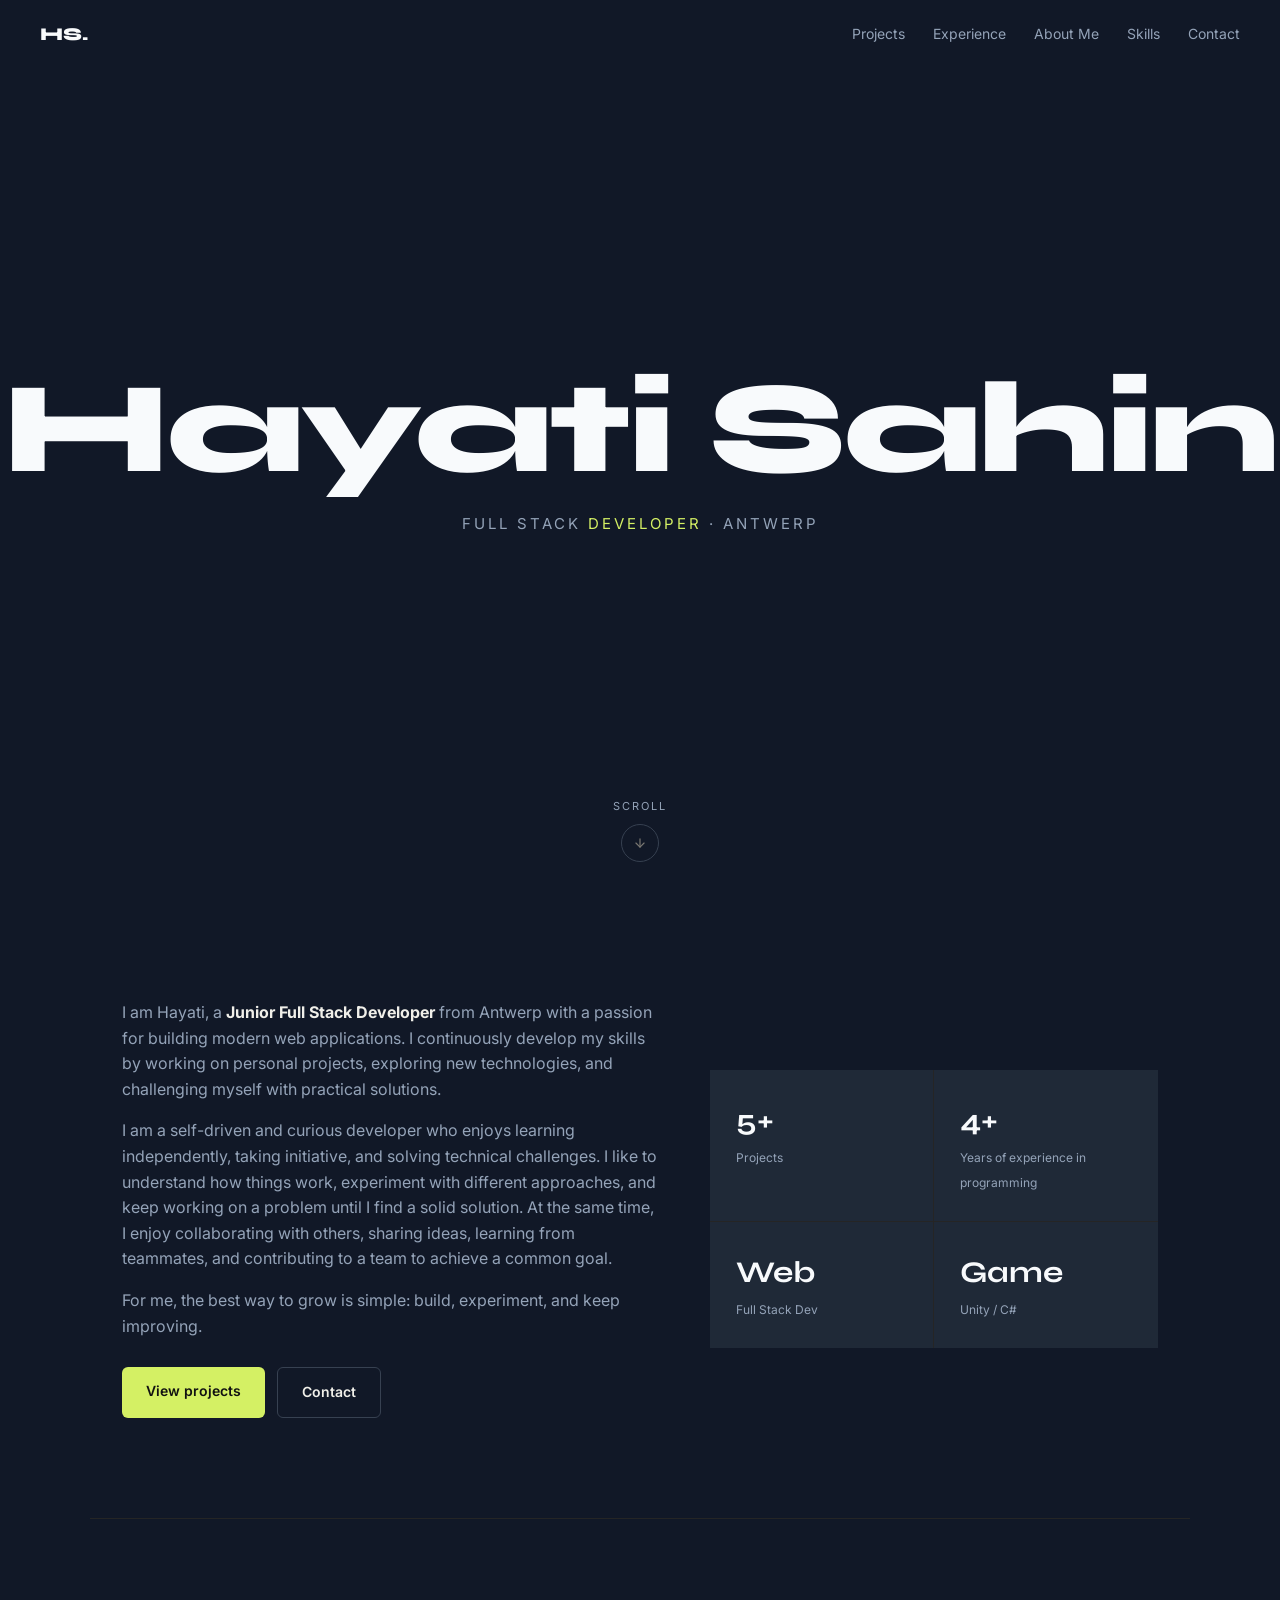
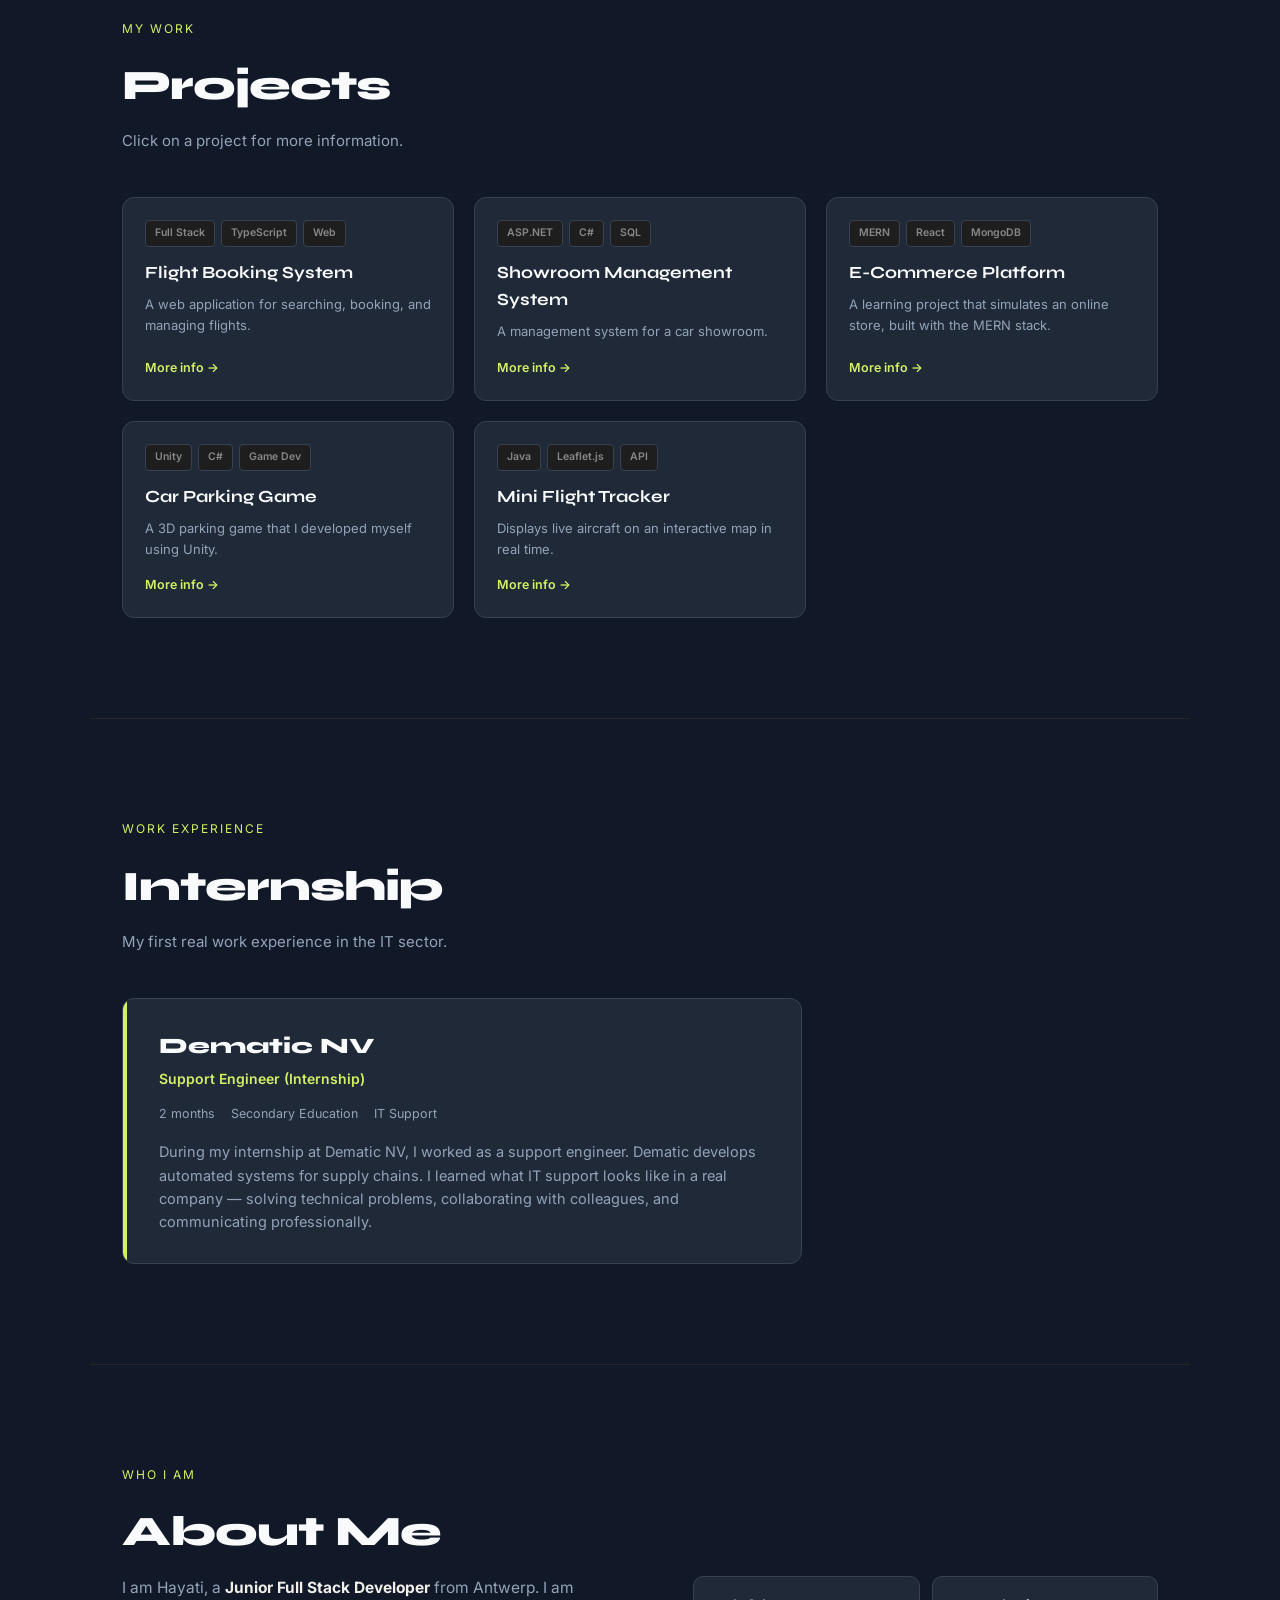
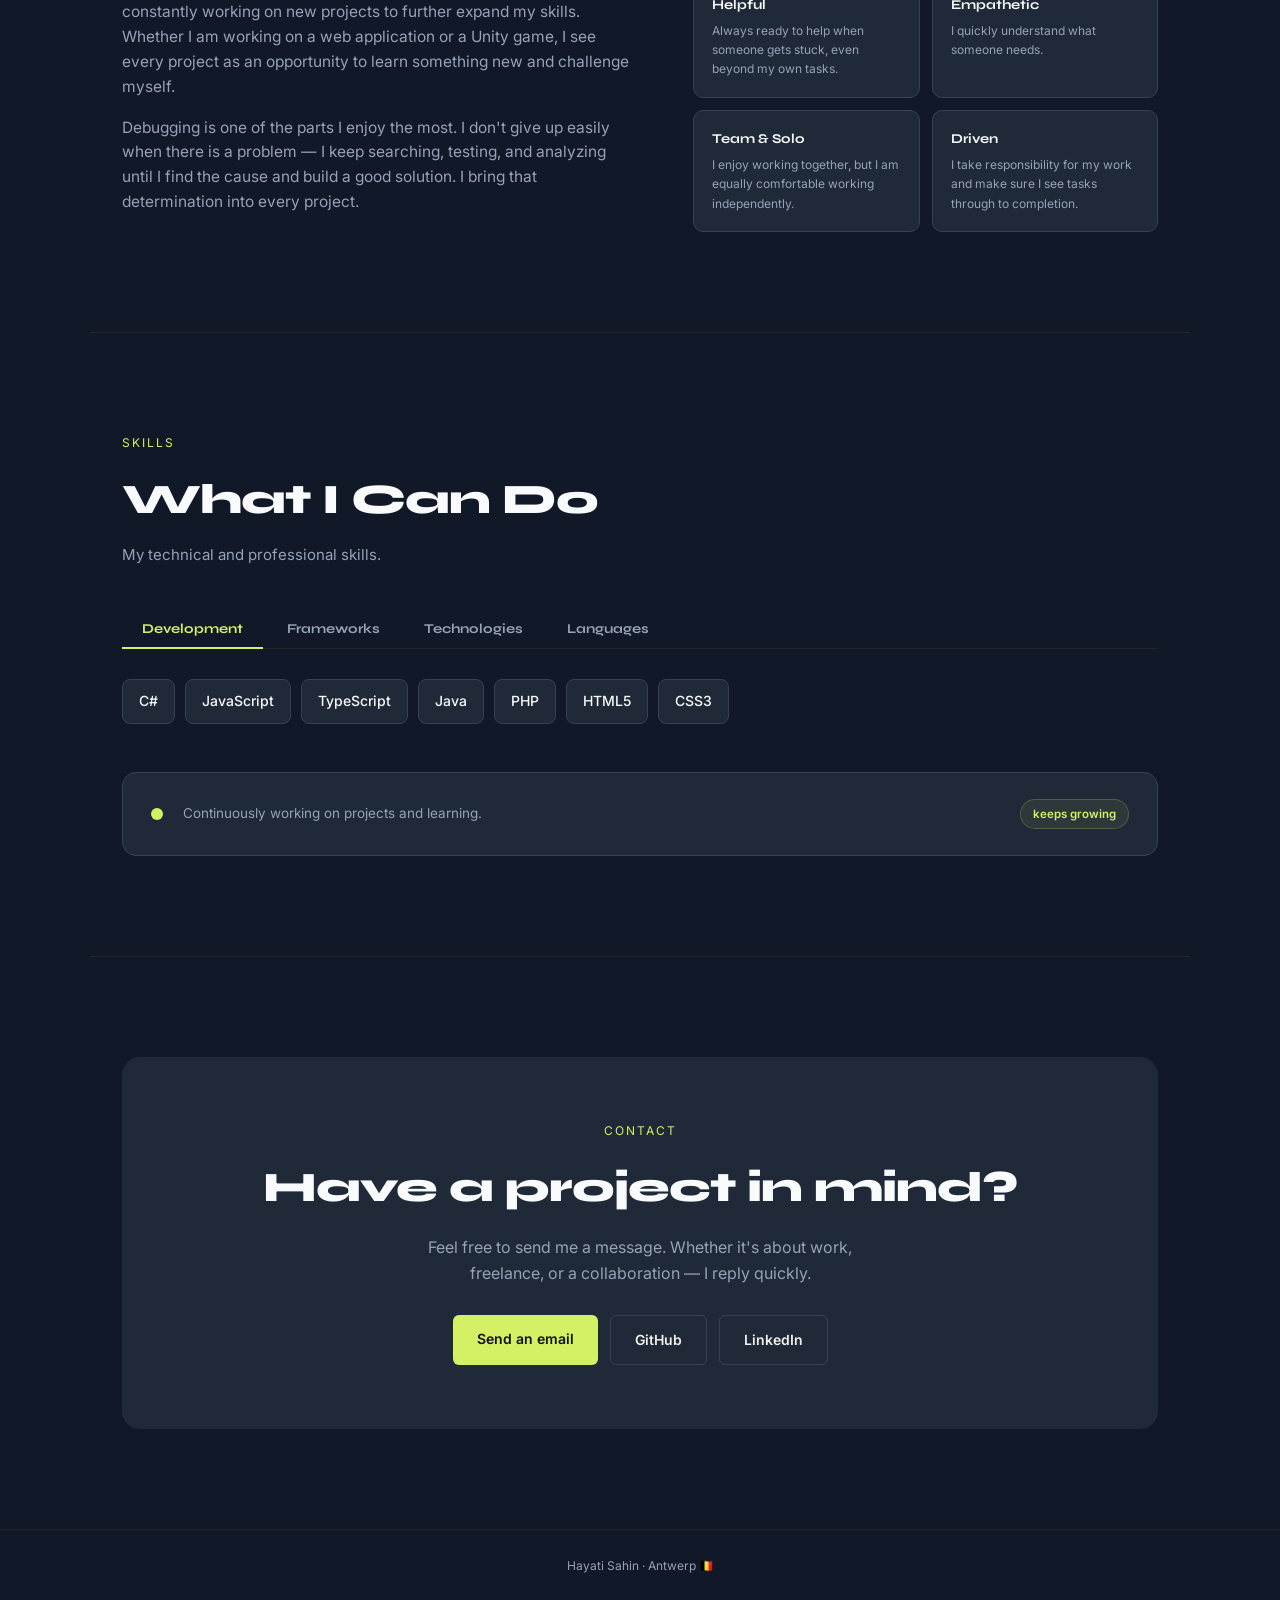
==== commit b3739c5f: "file modified" ====
--- a/index.html
+++ b/index.html
@@ -16,7 +16,7 @@
       <div class="logo">HS.</div>
       <ul class="nav-links">
         <li><a href="#projecten">Projects</a></li>
-        <li><a href="#stage">Stage</a></li>
+        <li><a href="#stage">Experience</a></li>
         <li><a href="#over-mij">About Me</a></li>
         <li><a href="#skills">Skills</a></li>
         <li><a href="#contact">Contact</a></li>
